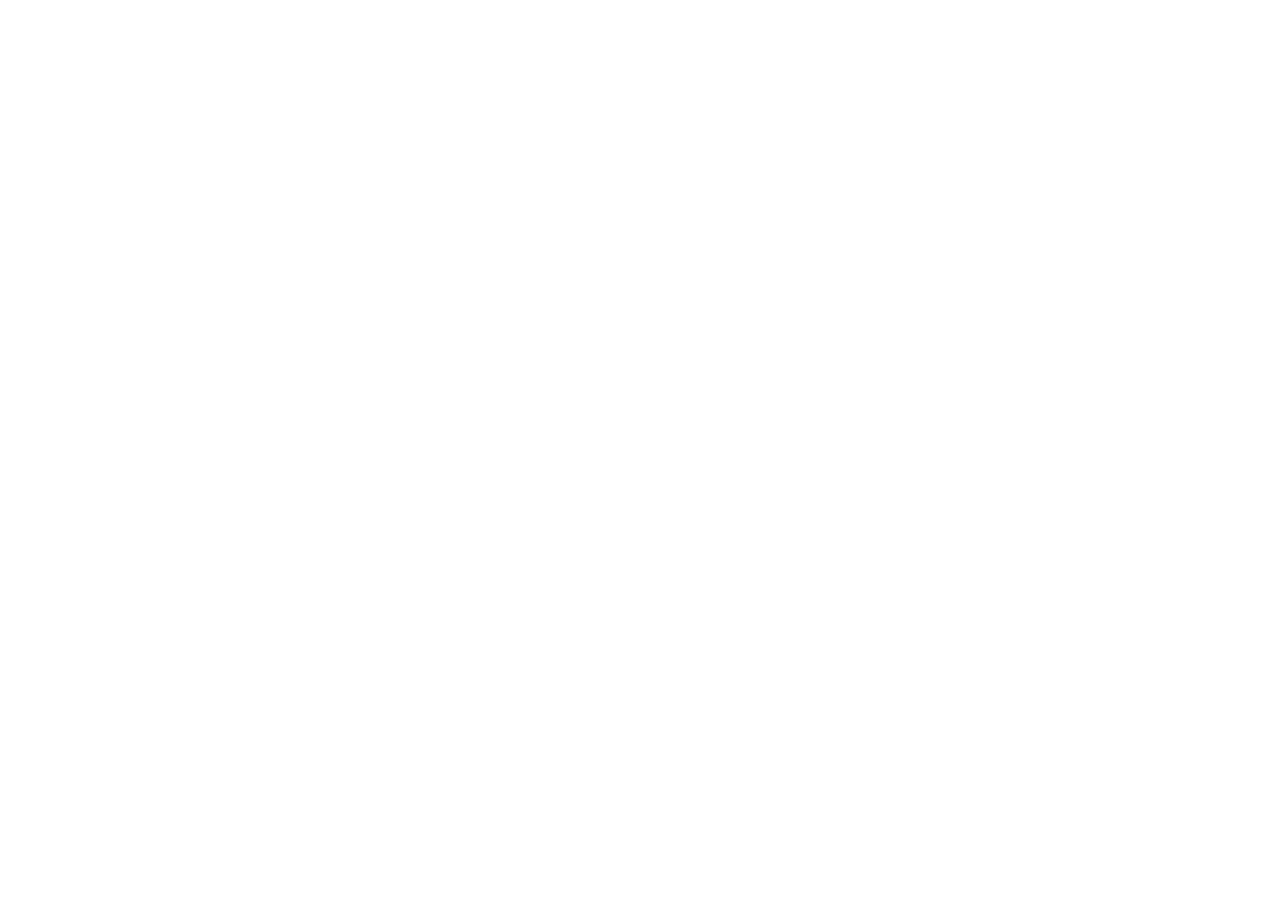
==== index.html @ 7d3a95fe "index.html file added" ====
<!DOCTYPE html>
<html lang="en">
<head>
    <meta charset="UTF-8">
    <meta http-equiv="X-UA-Compatible" content="IE=edge">
    <meta name="viewport" content="width=device-width, initial-scale=1.0">
    <link rel="stylesheet" href="https://cdnjs.cloudflare.com/ajax/libs/font-awesome/6.2.1/css/all.min.css"
        integrity="sha512-MV7K8+y+gLIBoVD59lQIYicR65iaqukzvf/nwasF0nqhPay5w/9lJmVM2hMDcnK1OnMGCdVK+iQrJ7lzPJQd1w=="
        crossorigin="anonymous" referrerpolicy="no-referrer">
    <link rel="stylesheet" href="css/style.css">
    <title>Oh My Food</title>
</head>
<body>
    
</body>
</html>
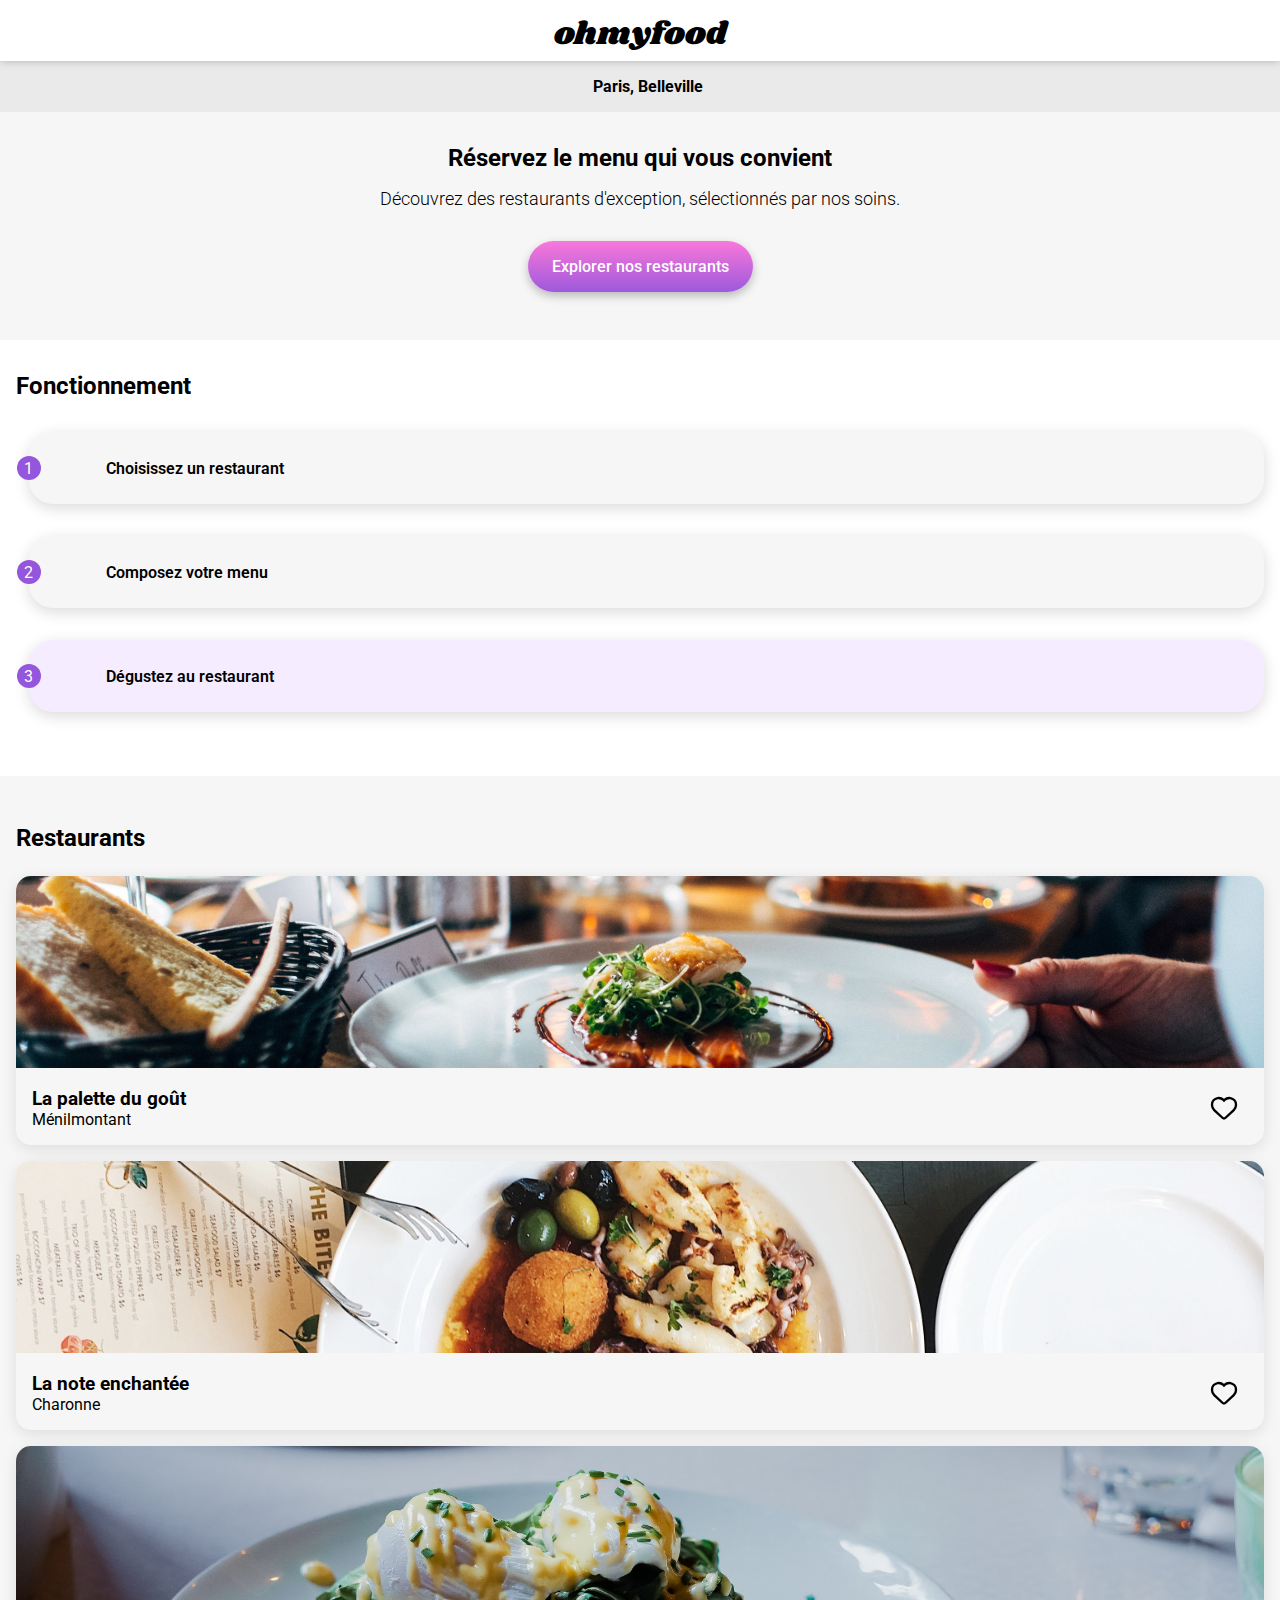
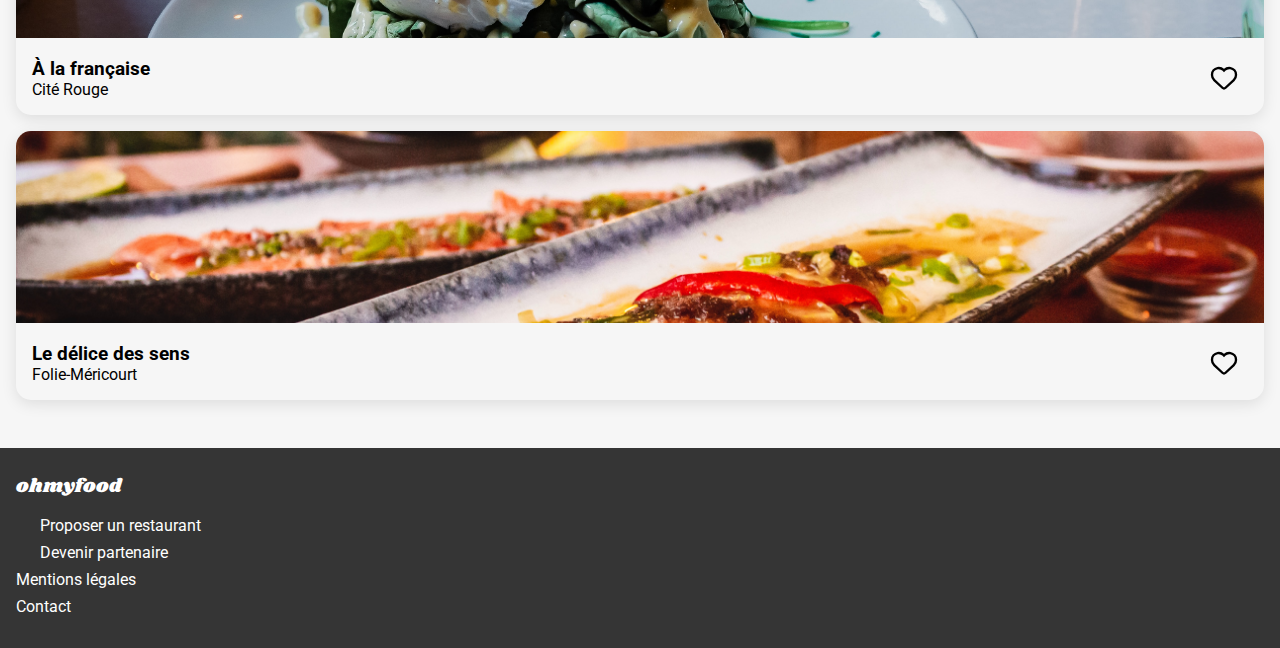
==== commit 391950f9: "first update" ====
--- a/index.html
+++ b/index.html
@@ -11,6 +11,181 @@
     <title>Oh My Food</title>
 </head>
 <body>
-    
+    <header>
+        <div class="header">
+            <h1 class="website-title">ohmyfood</h1>
+        </div>
+    </header>
+    <main>
+        <section class="location">
+            <i class="fa-solid fa-map-marker-alt location-icon" aria-hidden="true"></i>
+            <h2 class="location-text">Paris, Belleville</h2>
+        </section>
+        <section class="desc">
+            <h2 class="desc-title">Réservez le menu qui vous convient</h2>
+            <p class="desc-desc">Découvrez des restaurants d'exception, sélectionnés par nos soins.</p>
+            <button type="submit" class="explore-btn"><span>Explorer nos restaurants</span></button>
+        </section>
+        <section class="howto">
+            <h2 class="howto-title">Fonctionnement</h2>
+            <div class="howto-step">
+                <p class="howto-number">1</p>
+                <div class="howto-icon-container">
+                    <i class="fa-solid fa-mobile-alt howto-icon" aria-hidden="true"></i>
+                </div>
+                <p class="howto-desc">Choisissez un restaurant</p>
+            </div>
+            <div class="howto-step">
+                <div class="howto-number-container">
+                    <p class="howto-number">2</p>
+                </div>
+                <div class="howto-icon-container">
+                    <i class="fa-solid fa-list-ul howto-icon" aria-hidden="true"></i>
+                </div>
+                <p class="howto-desc">Composez votre menu</p>
+            </div>
+            <div class="howto-step">
+                <div class="howto-number-container">
+                    <p class="howto-number">3</p>
+                </div>
+                <div class="howto-icon-container">
+                    <i class="fa-solid fa-store howto-icon" aria-hidden="true"></i>
+                </div>
+                <p class="howto-desc">Dégustez au restaurant</p>
+            </div>
+        </section>
+        <section class="restaurant">
+            <h2 class="restaurant-title">Restaurants</h2>
+            <div class="restaurant-card-container">
+                <a href="palette.html">
+                    <div class="restaurant-card">
+                        <img src="./images/restaurants/jay-wennington-N_Y88TWmGwA-unsplash.jpg" alt="Image de plat">
+                        <div class="restaurant-container">
+                            <div class="restaurant-desc">
+                                <h3 class="restaurant-name">La palette du goût</h3>
+                                <p class="restaurant-location">Ménilmontant</p>
+                            </div>
+                        </div>
+                    </div>
+                </a>
+                <div class="restaurant-fav-container">
+                    <div class="restaurant-fav-icon">
+                        <svg class="heart-main" viewBox="0 0 512 512" width="100" title="heart">
+                            <path d="M47.6 300.4L228.3 469.1c7.5 7 17.4 10.9 27.7 10.9s20.2-3.9 27.7-10.9L464.4 300.4c30.4-28.3 47.6-68 47.6-109.5v-5.8c0-69.9-50.5-129.5-119.4-141C347 36.5 300.6 51.4 268 84L256 96 244 84c-32.6-32.6-79-47.5-124.6-39.9C50.5 55.6 0 115.2 0 185.1v5.8c0 41.5 17.2 81.2 47.6 109.5z"/>
+                        </svg>
+                        <svg class="heart-bkg" viewBox="0 0 512 512" width="100" title="heart">
+                            <defs>
+                              <linearGradient id="MyGradient" x2="0%" y2="100%">
+                                <stop offset="-5.2%" stop-color="#9356DC" />
+                                <stop offset="110.74%" stop-color="#FF79DA" />
+                              </linearGradient>
+                            </defs>
+                            <path d="M47.6 300.4L228.3 469.1c7.5 7 17.4 10.9 27.7 10.9s20.2-3.9 27.7-10.9L464.4 300.4c30.4-28.3 47.6-68 47.6-109.5v-5.8c0-69.9-50.5-129.5-119.4-141C347 36.5 300.6 51.4 268 84L256 96 244 84c-32.6-32.6-79-47.5-124.6-39.9C50.5 55.6 0 115.2 0 185.1v5.8c0 41.5 17.2 81.2 47.6 109.5z"/>
+                        </svg>
+                    </div>
+                </div>
+            </div>
+            <div class="restaurant-card-container">
+                <a href="note.html">
+                    <div class="restaurant-card">
+                        <img src="./images/restaurants/stil-u2Lp8tXIcjw-unsplash.jpg" alt="Image de plat">
+                        <div class="restaurant-container">
+                            <div class="restaurant-desc">
+                                <h3 class="restaurant-name">La note enchantée</h3>
+                                <p class="restaurant-location">Charonne</p>
+                            </div>
+                        </div>
+                    </div>
+                </a>
+                <div class="restaurant-fav-container">
+                    <div class="restaurant-fav-icon">
+                        <svg class="heart-main" viewBox="0 0 512 512" width="100" title="heart">
+                            <path d="M47.6 300.4L228.3 469.1c7.5 7 17.4 10.9 27.7 10.9s20.2-3.9 27.7-10.9L464.4 300.4c30.4-28.3 47.6-68 47.6-109.5v-5.8c0-69.9-50.5-129.5-119.4-141C347 36.5 300.6 51.4 268 84L256 96 244 84c-32.6-32.6-79-47.5-124.6-39.9C50.5 55.6 0 115.2 0 185.1v5.8c0 41.5 17.2 81.2 47.6 109.5z"/>
+                        </svg>
+                        <svg class="heart-bkg" viewBox="0 0 512 512" width="100" title="heart">
+                            <defs>
+                              <linearGradient id="MyGradient" x2="0%" y2="100%">
+                                <stop offset="-5.2%" stop-color="#9356DC" />
+                                <stop offset="110.74%" stop-color="#FF79DA" />
+                              </linearGradient>
+                            </defs>
+                            <path d="M47.6 300.4L228.3 469.1c7.5 7 17.4 10.9 27.7 10.9s20.2-3.9 27.7-10.9L464.4 300.4c30.4-28.3 47.6-68 47.6-109.5v-5.8c0-69.9-50.5-129.5-119.4-141C347 36.5 300.6 51.4 268 84L256 96 244 84c-32.6-32.6-79-47.5-124.6-39.9C50.5 55.6 0 115.2 0 185.1v5.8c0 41.5 17.2 81.2 47.6 109.5z"/>
+                        </svg>
+                    </div>
+                </div>
+            </div>
+            <div class="restaurant-card-container">
+                <a href="francaise.html">
+                    <div class="restaurant-card">
+                        <img src="./images/restaurants/toa-heftiba-DQKerTsQwi0-unsplash.jpg" alt="Image de plat">
+                        <div class="restaurant-container">
+                            <div class="restaurant-desc">
+                                <h3 class="restaurant-name">À la française</h3>
+                                <p class="restaurant-location">Cité Rouge</p>
+                            </div>
+                        </div>
+                    </div>
+                </a>
+                <div class="restaurant-fav-container">
+                    <div class="restaurant-fav-icon">
+                        <svg class="heart-main" viewBox="0 0 512 512" width="100" title="heart">
+                            <path d="M47.6 300.4L228.3 469.1c7.5 7 17.4 10.9 27.7 10.9s20.2-3.9 27.7-10.9L464.4 300.4c30.4-28.3 47.6-68 47.6-109.5v-5.8c0-69.9-50.5-129.5-119.4-141C347 36.5 300.6 51.4 268 84L256 96 244 84c-32.6-32.6-79-47.5-124.6-39.9C50.5 55.6 0 115.2 0 185.1v5.8c0 41.5 17.2 81.2 47.6 109.5z"/>
+                        </svg>
+                        <svg class="heart-bkg" viewBox="0 0 512 512" width="100" title="heart">
+                            <defs>
+                              <linearGradient id="MyGradient" x2="0%" y2="100%">
+                                <stop offset="-5.2%" stop-color="#9356DC" />
+                                <stop offset="110.74%" stop-color="#FF79DA" />
+                              </linearGradient>
+                            </defs>
+                            <path d="M47.6 300.4L228.3 469.1c7.5 7 17.4 10.9 27.7 10.9s20.2-3.9 27.7-10.9L464.4 300.4c30.4-28.3 47.6-68 47.6-109.5v-5.8c0-69.9-50.5-129.5-119.4-141C347 36.5 300.6 51.4 268 84L256 96 244 84c-32.6-32.6-79-47.5-124.6-39.9C50.5 55.6 0 115.2 0 185.1v5.8c0 41.5 17.2 81.2 47.6 109.5z"/>
+                        </svg>
+                    </div>
+                </div>
+            </div>
+            <div class="restaurant-card-container">
+                <a href="delices.html">
+                    <div class="restaurant-card">
+                        <img src="./images/restaurants/louis-hansel-shotsoflouis-qNBGVyOCY8Q-unsplash.jpg" alt="Image de plat">
+                        <div class="restaurant-container">
+                            <div class="restaurant-desc">
+                                <h3 class="restaurant-name">Le délice des sens</h3>
+                                <p class="restaurant-location">Folie-Méricourt</p>
+                            </div>
+                        </div>
+                    </div>
+                </a>
+                <div class="restaurant-fav-container">
+                    <div class="restaurant-fav-icon">
+                        <svg class="heart-main" viewBox="0 0 512 512" width="100" title="heart">
+                            <path d="M47.6 300.4L228.3 469.1c7.5 7 17.4 10.9 27.7 10.9s20.2-3.9 27.7-10.9L464.4 300.4c30.4-28.3 47.6-68 47.6-109.5v-5.8c0-69.9-50.5-129.5-119.4-141C347 36.5 300.6 51.4 268 84L256 96 244 84c-32.6-32.6-79-47.5-124.6-39.9C50.5 55.6 0 115.2 0 185.1v5.8c0 41.5 17.2 81.2 47.6 109.5z"/>
+                        </svg>
+                        <svg class="heart-bkg" viewBox="0 0 512 512" width="100" title="heart">
+                            <defs>
+                              <linearGradient id="MyGradient" x2="0%" y2="100%">
+                                <stop offset="-5.2%" stop-color="#9356DC" />
+                                <stop offset="110.74%" stop-color="#FF79DA" />
+                              </linearGradient>
+                            </defs>
+                            <path d="M47.6 300.4L228.3 469.1c7.5 7 17.4 10.9 27.7 10.9s20.2-3.9 27.7-10.9L464.4 300.4c30.4-28.3 47.6-68 47.6-109.5v-5.8c0-69.9-50.5-129.5-119.4-141C347 36.5 300.6 51.4 268 84L256 96 244 84c-32.6-32.6-79-47.5-124.6-39.9C50.5 55.6 0 115.2 0 185.1v5.8c0 41.5 17.2 81.2 47.6 109.5z"/>
+                        </svg>
+                    </div>
+                </div>
+            </div>
+        </section>
+    </main>
+    <footer class="footer">
+        <h1 class="footer-title">ohmyfood</h1>
+        <div class="footer-text-container">
+            <i class="fa-solid fa-utensils footer-icon" aria-hidden="true"></i>
+            <p>Proposer un restaurant</p>
+        </div>
+        <div class="footer-text-container">
+            <i class="fa-solid fa-hands-helping footer-icon" aria-hidden="true"></i>
+            <p>Devenir partenaire</p>
+        </div>
+        <p>Mentions légales</p>
+        <p><a href="emailto:contact@ohmyfood.com">Contact</a></p>
+    </footer>
 </body>
 </html>--- a/css/style.css
+++ b/css/style.css
@@ -0,0 +1,287 @@
+@import url("https://fonts.googleapis.com/css2?family=Shrikhand&display=swap");
+@import url("https://fonts.googleapis.com/css2?family=Roboto:wght@100;300;400;700&display=swap");
+* {
+  margin-block-start: 0;
+  margin-block-end: 0;
+  margin-inline-start: 0;
+  margin-inline-end: 0;
+  box-sizing: border-box;
+}
+
+body {
+  font-family: "roboto", sans-serif;
+}
+
+a, a:visited, a:hover, a:active {
+  text-decoration: none;
+  color: inherit;
+}
+
+.website-title {
+  font-family: "Shrikhand", cursive;
+  text-align: center;
+  padding: 0.7rem 0 0.2rem 0;
+  box-shadow: 0 0 0.5rem rgba(0, 0, 0, 0.25);
+  position: relative;
+  font-weight: 400;
+}
+
+.location {
+  display: flex;
+  justify-content: center;
+  padding: 1rem;
+  background-color: #EAEAEA;
+}
+
+.location-icon {
+  margin-right: 1em;
+}
+
+.location-text {
+  font-size: 1rem;
+}
+
+.desc {
+  padding: 2rem 2rem 3rem 2rem;
+  text-align: center;
+  background-color: #F6F6F6;
+}
+
+.desc-desc {
+  font-size: large;
+  font-weight: 300;
+  margin: 1rem 0 2rem 0;
+}
+
+.explore-btn {
+  position: relative;
+  background: linear-gradient(#FF79DA -5.2%, #9356DC 110.74%);
+  box-shadow: 0px 4px 10px rgba(0, 0, 0, 0.25);
+  border-radius: 2em;
+  border-style: none;
+  color: white;
+  padding: 1rem 1.5rem;
+}
+.explore-btn:hover {
+  box-shadow: none;
+  box-shadow: 0px 4px 15px rgba(0, 0, 0, 0.35);
+}
+.explore-btn:hover::before {
+  content: "";
+  display: block;
+  position: absolute;
+  top: 0;
+  left: 0;
+  width: 100%;
+  height: 100%;
+  background: rgba(255, 255, 255, 0.25);
+  border-radius: 2em;
+  cursor: pointer;
+}
+.explore-btn span {
+  font-weight: 500;
+  font-size: medium;
+  font-family: "roboto", sans-serif;
+}
+
+.howto {
+  padding: 2rem 1rem;
+}
+
+.howto-circle {
+  /*padding: 0.5rem;
+
+  position: absolute;
+  left: 0;
+  margin-left: 1.25rem;*/
+}
+
+.howto-number {
+  color: white;
+  background-color: #9356DC;
+  border-radius: 1rem;
+  height: 1.5rem;
+  width: 1.5rem;
+  margin-right: 1.5rem;
+  margin-left: -1.75rem;
+  display: flex;
+  align-items: center;
+  justify-content: center;
+}
+
+.howto-step {
+  background-color: #F6F6F6;
+  box-shadow: 0px 4px 15px rgba(0, 0, 0, 0.15);
+  border-radius: 1.5rem;
+  display: flex;
+  justify-content: flex-start;
+  align-items: center;
+  padding: 1.5rem 1rem;
+  margin: 2rem 0 2rem 0.8rem;
+}
+.howto-step:last-child {
+  background-color: #F5EDFF;
+}
+.howto-step:last-child .howto-icon {
+  color: #9356DC;
+}
+
+.howto-icon-container {
+  width: 1.1rem;
+  margin-right: 1.5rem;
+}
+
+.howto-icon {
+  font-size: larger;
+  color: #7E7E7E;
+}
+
+.howto-desc {
+  font-weight: 600;
+}
+
+.restaurant {
+  background-color: #F6F6F6;
+  padding: 3rem 1rem 2rem;
+}
+
+.restaurant-title {
+  margin-bottom: 1.5rem;
+}
+
+.restaurant-card {
+  box-shadow: 0px 4px 15px rgba(0, 0, 0, 0.1);
+  border-radius: 15px;
+  margin-bottom: 1rem;
+}
+.restaurant-card img {
+  object-fit: cover;
+  width: 100%;
+  height: 12rem;
+  border-radius: 15px 15px 0 0;
+}
+
+.restaurant-card-container {
+  position: relative;
+}
+
+.restaurant-container {
+  display: flex;
+  align-items: center;
+  justify-content: space-between;
+}
+
+.restaurant-desc {
+  padding: 1rem;
+}
+
+.footer {
+  background-color: #353535;
+  padding: 1.5rem 1rem;
+  color: white;
+}
+.footer p {
+  margin-bottom: 0.5rem;
+}
+
+.footer-title {
+  font-family: "Shrikhand", cursive;
+  font-weight: 400;
+  font-size: larger;
+  margin-bottom: 1rem;
+}
+
+.footer-text-container {
+  display: flex;
+  align-items: baseline;
+}
+
+.footer-icon {
+  margin-right: 0.5rem;
+  font-size: small;
+  width: 1rem;
+}
+
+.restaurant-fav-container {
+  -webkit-tap-highlight-color: transparent;
+  position: absolute;
+  right: 0;
+  bottom: 0;
+  width: 5rem;
+  height: 4.85rem;
+  cursor: pointer;
+}
+
+.restaurant-fav-icon {
+  fill: transparent;
+  stroke: black;
+  stroke-width: 50;
+  position: relative;
+  z-index: 1;
+  text-align: center;
+  margin-block: 35%;
+}
+.restaurant-fav-icon svg {
+  overflow: visible;
+  width: 1.5rem;
+}
+.restaurant-fav-icon path {
+  transform-origin: center;
+}
+.restaurant-fav-icon .heart-bkg {
+  position: absolute;
+  left: 0;
+  top: 0;
+  z-index: -1;
+  stroke: none;
+  margin-inline: 35%;
+}
+
+.restaurant-fav-container:hover .heart-main path {
+  animation: fill-animation 300ms ease-in-out forwards;
+}
+
+.restaurant-fav-container:hover .heart-bkg path {
+  animation: explode-animation 600ms ease-in-out forwards;
+}
+
+@keyframes fill-animation {
+  0% {
+    transform: scale(1);
+  }
+  89% {
+    stroke: black;
+    fill: transparent;
+  }
+  90% {
+    transform: scale(1.5);
+    stroke: url(#MyGradient);
+    fill: url(#MyGradient);
+  }
+  100% {
+    transform: scale(1);
+    stroke: url(#MyGradient);
+    fill: url(#MyGradient);
+  }
+}
+@keyframes explode-animation {
+  0% {
+    opacity: 0;
+  }
+  35% {
+    fill: #FF79DA;
+    transform: scale(1);
+  }
+  45% {
+    opacity: 0;
+  }
+  46% {
+    opacity: 1;
+  }
+  100% {
+    transform: scale(3);
+    opacity: 0;
+  }
+}
+
+/*# sourceMappingURL=style.css.map */
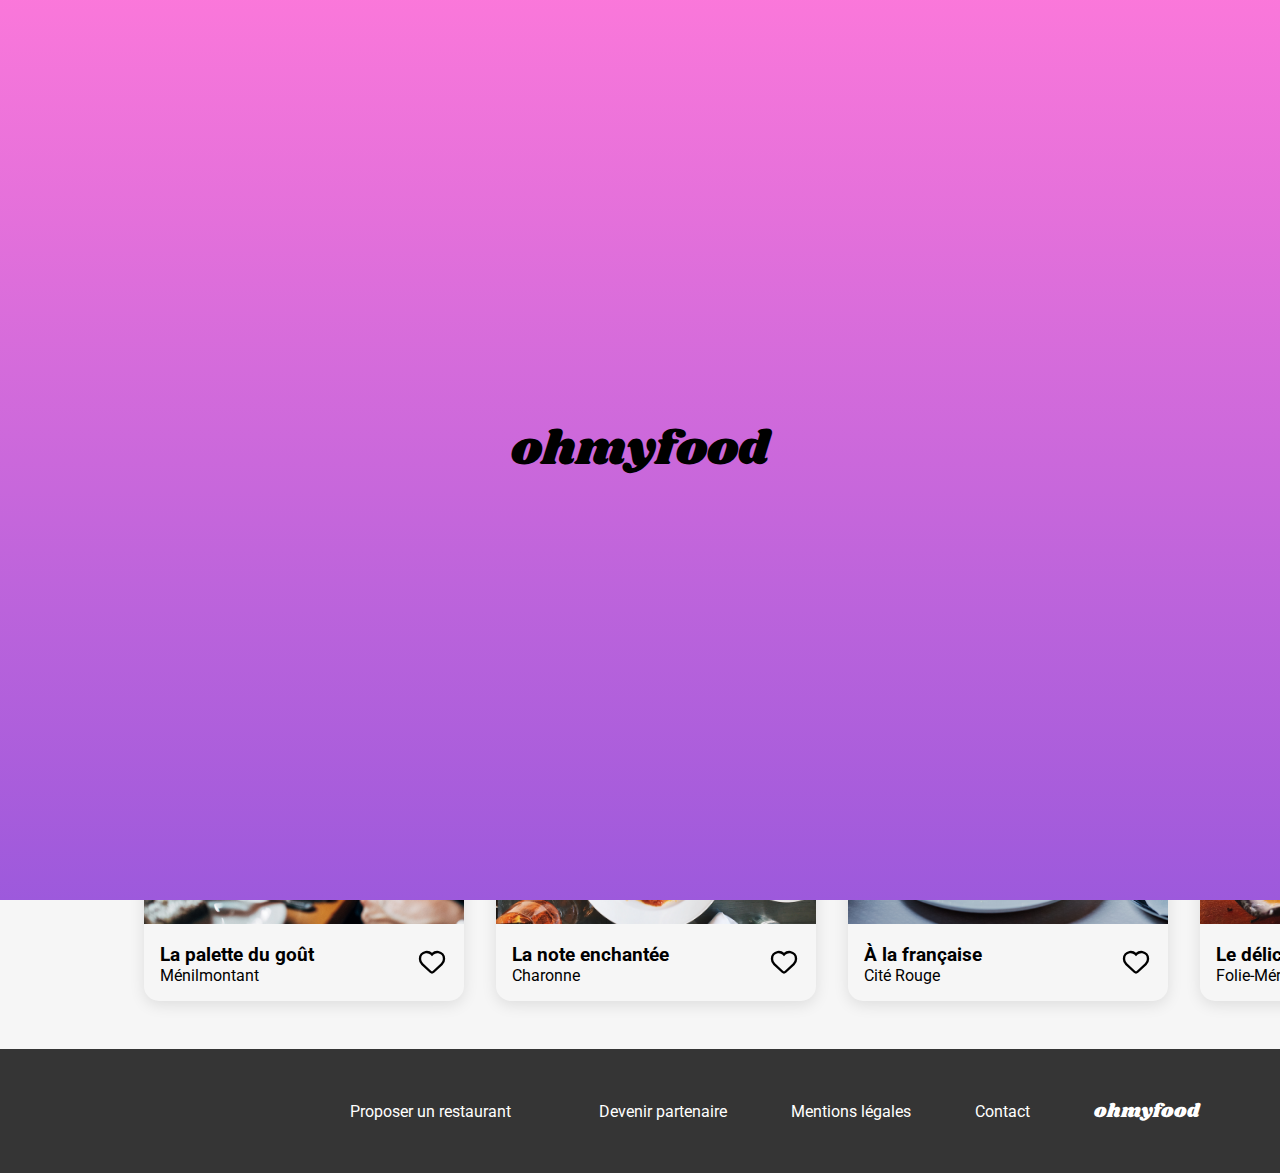
==== commit 41dea790: "final" ====
--- a/index.html
+++ b/index.html
@@ -11,10 +11,20 @@
     <title>Oh My Food</title>
 </head>
 <body>
+    <div class="loader-container">
+        <div class="text">
+            <div class="letter">o</div>
+            <div class="letter">h</div>
+            <div class="letter">m</div>
+            <div class="letter">y</div>
+            <div class="letter">f</div>
+            <div class="letter">o</div>
+            <div class="letter">o</div>
+            <div class="letter">d</div>
+          </div>
+    </div>
     <header>
-        <div class="header">
-            <h1 class="website-title">ohmyfood</h1>
-        </div>
+        <h1 class="website-title">ohmyfood</h1>
     </header>
     <main>
         <section class="location">
@@ -22,159 +32,175 @@
             <h2 class="location-text">Paris, Belleville</h2>
         </section>
         <section class="desc">
-            <h2 class="desc-title">Réservez le menu qui vous convient</h2>
+            <h2>Réservez le menu qui vous convient</h2>
             <p class="desc-desc">Découvrez des restaurants d'exception, sélectionnés par nos soins.</p>
-            <button type="submit" class="explore-btn"><span>Explorer nos restaurants</span></button>
+            <button type="submit" class="btn"><span>Explorer nos restaurants</span></button>
         </section>
-        <section class="howto">
-            <h2 class="howto-title">Fonctionnement</h2>
-            <div class="howto-step">
-                <p class="howto-number">1</p>
-                <div class="howto-icon-container">
-                    <i class="fa-solid fa-mobile-alt howto-icon" aria-hidden="true"></i>
+        <div class="desktop-howto-restaurants">
+            <section class="howto">
+                <h2>Fonctionnement</h2>
+                <div class="desktop-steps">
+                    <div class="howto-step">
+                        <div class="howto-number-container">
+                            <p class="howto-number">1</p>
+                        </div>
+                        <div class="howto-icon-container">
+                            <i class="fa-solid fa-mobile-alt howto-icon" aria-hidden="true"></i>
+                        </div>
+                        <p class="howto-desc">Choisissez un restaurant</p>
+                    </div>
+                    <div class="howto-step">
+                        <div class="howto-number-container">
+                            <p class="howto-number">2</p>
+                        </div>
+                        <div class="howto-icon-container">
+                            <i class="fa-solid fa-list-ul howto-icon" aria-hidden="true"></i>
+                        </div>
+                        <p class="howto-desc">Composez votre menu</p>
+                    </div>
+                    <div class="howto-step">
+                        <div class="howto-number-container">
+                            <p class="howto-number">3</p>
+                        </div>
+                        <div class="howto-icon-container">
+                            <i class="fa-solid fa-store howto-icon" aria-hidden="true"></i>
+                        </div>
+                        <p class="howto-desc">Dégustez au restaurant</p>
+                    </div>
                 </div>
-                <p class="howto-desc">Choisissez un restaurant</p>
-            </div>
-            <div class="howto-step">
-                <div class="howto-number-container">
-                    <p class="howto-number">2</p>
+            </section>
+            <section class="restaurant">
+                <div class="desktop-restaurants">
+                    <h2 class="restaurant-title">Restaurants</h2>
+                    <div class="desktop-cards">
+                        <div class="restaurant-card-container">
+                            <a href="palette.html">
+                                <div class="restaurant-card">
+                                    <div class="new">
+                                        <h4>Nouveau</h4>
+                                    </div>
+                                    <img src="./images/restaurants/jay-wennington-N_Y88TWmGwA-unsplash.jpg" alt="Image de plat">
+                                    <div class="restaurant-container">
+                                        <div class="restaurant-desc">
+                                            <h3>La palette du goût</h3>
+                                            <p>Ménilmontant</p>
+                                        </div>
+                                    </div>
+                                </div>
+                            </a>
+                            <div class="restaurant-fav-container">
+                                <div class="restaurant-fav-icon">
+                                    <svg class="heart-main" viewBox="0 0 512 512" width="100" title="heart">
+                                        <path d="M47.6 300.4L228.3 469.1c7.5 7 17.4 10.9 27.7 10.9s20.2-3.9 27.7-10.9L464.4 300.4c30.4-28.3 47.6-68 47.6-109.5v-5.8c0-69.9-50.5-129.5-119.4-141C347 36.5 300.6 51.4 268 84L256 96 244 84c-32.6-32.6-79-47.5-124.6-39.9C50.5 55.6 0 115.2 0 185.1v5.8c0 41.5 17.2 81.2 47.6 109.5z"/>
+                                    </svg>
+                                    <svg class="heart-bkg" viewBox="0 0 512 512" width="100" title="heart">
+                                        <defs>
+                                        <linearGradient id="MyGradient" x2="0%" y2="100%">
+                                            <stop offset="-5.2%" stop-color="#9356DC" />
+                                            <stop offset="110.74%" stop-color="#FF79DA" />
+                                        </linearGradient>
+                                        </defs>
+                                        <path d="M47.6 300.4L228.3 469.1c7.5 7 17.4 10.9 27.7 10.9s20.2-3.9 27.7-10.9L464.4 300.4c30.4-28.3 47.6-68 47.6-109.5v-5.8c0-69.9-50.5-129.5-119.4-141C347 36.5 300.6 51.4 268 84L256 96 244 84c-32.6-32.6-79-47.5-124.6-39.9C50.5 55.6 0 115.2 0 185.1v5.8c0 41.5 17.2 81.2 47.6 109.5z"/>
+                                    </svg>
+                                </div>
+                            </div>
+                        </div>
+                        <div class="restaurant-card-container">
+                            <a href="note.html">
+                                <div class="restaurant-card">
+                                    <div class="new">
+                                        <h4>Nouveau</h4>
+                                    </div>
+                                    <img src="./images/restaurants/stil-u2Lp8tXIcjw-unsplash.jpg" alt="Image de plat">
+                                    <div class="restaurant-container">
+                                        <div class="restaurant-desc">
+                                            <h3>La note enchantée</h3>
+                                            <p>Charonne</p>
+                                        </div>
+                                    </div>
+                                </div>
+                            </a>
+                            <div class="restaurant-fav-container">
+                                <div class="restaurant-fav-icon">
+                                    <svg class="heart-main" viewBox="0 0 512 512" width="100">
+                                        <path d="M47.6 300.4L228.3 469.1c7.5 7 17.4 10.9 27.7 10.9s20.2-3.9 27.7-10.9L464.4 300.4c30.4-28.3 47.6-68 47.6-109.5v-5.8c0-69.9-50.5-129.5-119.4-141C347 36.5 300.6 51.4 268 84L256 96 244 84c-32.6-32.6-79-47.5-124.6-39.9C50.5 55.6 0 115.2 0 185.1v5.8c0 41.5 17.2 81.2 47.6 109.5z"/>
+                                    </svg>
+                                    <svg class="heart-bkg" viewBox="0 0 512 512" width="100">
+                                        <defs>
+                                        <linearGradient id="MyGradient" x2="0%" y2="100%">
+                                            <stop offset="-5.2%" stop-color="#9356DC" />
+                                            <stop offset="110.74%" stop-color="#FF79DA" />
+                                        </linearGradient>
+                                        </defs>
+                                        <path d="M47.6 300.4L228.3 469.1c7.5 7 17.4 10.9 27.7 10.9s20.2-3.9 27.7-10.9L464.4 300.4c30.4-28.3 47.6-68 47.6-109.5v-5.8c0-69.9-50.5-129.5-119.4-141C347 36.5 300.6 51.4 268 84L256 96 244 84c-32.6-32.6-79-47.5-124.6-39.9C50.5 55.6 0 115.2 0 185.1v5.8c0 41.5 17.2 81.2 47.6 109.5z"/>
+                                    </svg>
+                                </div>
+                            </div>
+                        </div>
+                        <div class="restaurant-card-container">
+                            <a href="francaise.html">
+                                <div class="restaurant-card">
+                                    <img src="./images/restaurants/toa-heftiba-DQKerTsQwi0-unsplash.jpg" alt="Image de plat">
+                                    <div class="restaurant-container">
+                                        <div class="restaurant-desc">
+                                            <h3>À la française</h3>
+                                            <p>Cité Rouge</p>
+                                        </div>
+                                    </div>
+                                </div>
+                            </a>
+                            <div class="restaurant-fav-container">
+                                <div class="restaurant-fav-icon">
+                                    <svg class="heart-main" viewBox="0 0 512 512" width="100">
+                                        <path d="M47.6 300.4L228.3 469.1c7.5 7 17.4 10.9 27.7 10.9s20.2-3.9 27.7-10.9L464.4 300.4c30.4-28.3 47.6-68 47.6-109.5v-5.8c0-69.9-50.5-129.5-119.4-141C347 36.5 300.6 51.4 268 84L256 96 244 84c-32.6-32.6-79-47.5-124.6-39.9C50.5 55.6 0 115.2 0 185.1v5.8c0 41.5 17.2 81.2 47.6 109.5z"/>
+                                    </svg>
+                                    <svg class="heart-bkg" viewBox="0 0 512 512" width="100">
+                                        <defs>
+                                        <linearGradient id="MyGradient" x2="0%" y2="100%">
+                                            <stop offset="-5.2%" stop-color="#9356DC" />
+                                            <stop offset="110.74%" stop-color="#FF79DA" />
+                                        </linearGradient>
+                                        </defs>
+                                        <path d="M47.6 300.4L228.3 469.1c7.5 7 17.4 10.9 27.7 10.9s20.2-3.9 27.7-10.9L464.4 300.4c30.4-28.3 47.6-68 47.6-109.5v-5.8c0-69.9-50.5-129.5-119.4-141C347 36.5 300.6 51.4 268 84L256 96 244 84c-32.6-32.6-79-47.5-124.6-39.9C50.5 55.6 0 115.2 0 185.1v5.8c0 41.5 17.2 81.2 47.6 109.5z"/>
+                                    </svg>
+                                </div>
+                            </div>
+                        </div>
+                        <div class="restaurant-card-container">
+                            <a href="delices.html">
+                                <div class="restaurant-card">
+                                    <img src="./images/restaurants/louis-hansel-shotsoflouis-qNBGVyOCY8Q-unsplash.jpg" alt="Image de plat">
+                                    <div class="restaurant-container">
+                                        <div class="restaurant-desc">
+                                            <h3>Le délice des sens</h3>
+                                            <p>Folie-Méricourt</p>
+                                        </div>
+                                    </div>
+                                </div>
+                            </a>
+                            <div class="restaurant-fav-container">
+                                <div class="restaurant-fav-icon">
+                                    <svg class="heart-main" viewBox="0 0 512 512" width="100">
+                                        <path d="M47.6 300.4L228.3 469.1c7.5 7 17.4 10.9 27.7 10.9s20.2-3.9 27.7-10.9L464.4 300.4c30.4-28.3 47.6-68 47.6-109.5v-5.8c0-69.9-50.5-129.5-119.4-141C347 36.5 300.6 51.4 268 84L256 96 244 84c-32.6-32.6-79-47.5-124.6-39.9C50.5 55.6 0 115.2 0 185.1v5.8c0 41.5 17.2 81.2 47.6 109.5z"/>
+                                    </svg>
+                                    <svg class="heart-bkg" viewBox="0 0 512 512" width="100">
+                                        <defs>
+                                        <linearGradient id="MyGradient" x2="0%" y2="100%">
+                                            <stop offset="-5.2%" stop-color="#9356DC" />
+                                            <stop offset="110.74%" stop-color="#FF79DA" />
+                                        </linearGradient>
+                                        </defs>
+                                        <path d="M47.6 300.4L228.3 469.1c7.5 7 17.4 10.9 27.7 10.9s20.2-3.9 27.7-10.9L464.4 300.4c30.4-28.3 47.6-68 47.6-109.5v-5.8c0-69.9-50.5-129.5-119.4-141C347 36.5 300.6 51.4 268 84L256 96 244 84c-32.6-32.6-79-47.5-124.6-39.9C50.5 55.6 0 115.2 0 185.1v5.8c0 41.5 17.2 81.2 47.6 109.5z"/>
+                                    </svg>
+                                </div>
+                            </div>
+                        </div>
+                    </div>
                 </div>
-                <div class="howto-icon-container">
-                    <i class="fa-solid fa-list-ul howto-icon" aria-hidden="true"></i>
-                </div>
-                <p class="howto-desc">Composez votre menu</p>
-            </div>
-            <div class="howto-step">
-                <div class="howto-number-container">
-                    <p class="howto-number">3</p>
-                </div>
-                <div class="howto-icon-container">
-                    <i class="fa-solid fa-store howto-icon" aria-hidden="true"></i>
-                </div>
-                <p class="howto-desc">Dégustez au restaurant</p>
-            </div>
-        </section>
-        <section class="restaurant">
-            <h2 class="restaurant-title">Restaurants</h2>
-            <div class="restaurant-card-container">
-                <a href="palette.html">
-                    <div class="restaurant-card">
-                        <img src="./images/restaurants/jay-wennington-N_Y88TWmGwA-unsplash.jpg" alt="Image de plat">
-                        <div class="restaurant-container">
-                            <div class="restaurant-desc">
-                                <h3 class="restaurant-name">La palette du goût</h3>
-                                <p class="restaurant-location">Ménilmontant</p>
-                            </div>
-                        </div>
-                    </div>
-                </a>
-                <div class="restaurant-fav-container">
-                    <div class="restaurant-fav-icon">
-                        <svg class="heart-main" viewBox="0 0 512 512" width="100" title="heart">
-                            <path d="M47.6 300.4L228.3 469.1c7.5 7 17.4 10.9 27.7 10.9s20.2-3.9 27.7-10.9L464.4 300.4c30.4-28.3 47.6-68 47.6-109.5v-5.8c0-69.9-50.5-129.5-119.4-141C347 36.5 300.6 51.4 268 84L256 96 244 84c-32.6-32.6-79-47.5-124.6-39.9C50.5 55.6 0 115.2 0 185.1v5.8c0 41.5 17.2 81.2 47.6 109.5z"/>
-                        </svg>
-                        <svg class="heart-bkg" viewBox="0 0 512 512" width="100" title="heart">
-                            <defs>
-                              <linearGradient id="MyGradient" x2="0%" y2="100%">
-                                <stop offset="-5.2%" stop-color="#9356DC" />
-                                <stop offset="110.74%" stop-color="#FF79DA" />
-                              </linearGradient>
-                            </defs>
-                            <path d="M47.6 300.4L228.3 469.1c7.5 7 17.4 10.9 27.7 10.9s20.2-3.9 27.7-10.9L464.4 300.4c30.4-28.3 47.6-68 47.6-109.5v-5.8c0-69.9-50.5-129.5-119.4-141C347 36.5 300.6 51.4 268 84L256 96 244 84c-32.6-32.6-79-47.5-124.6-39.9C50.5 55.6 0 115.2 0 185.1v5.8c0 41.5 17.2 81.2 47.6 109.5z"/>
-                        </svg>
-                    </div>
-                </div>
-            </div>
-            <div class="restaurant-card-container">
-                <a href="note.html">
-                    <div class="restaurant-card">
-                        <img src="./images/restaurants/stil-u2Lp8tXIcjw-unsplash.jpg" alt="Image de plat">
-                        <div class="restaurant-container">
-                            <div class="restaurant-desc">
-                                <h3 class="restaurant-name">La note enchantée</h3>
-                                <p class="restaurant-location">Charonne</p>
-                            </div>
-                        </div>
-                    </div>
-                </a>
-                <div class="restaurant-fav-container">
-                    <div class="restaurant-fav-icon">
-                        <svg class="heart-main" viewBox="0 0 512 512" width="100" title="heart">
-                            <path d="M47.6 300.4L228.3 469.1c7.5 7 17.4 10.9 27.7 10.9s20.2-3.9 27.7-10.9L464.4 300.4c30.4-28.3 47.6-68 47.6-109.5v-5.8c0-69.9-50.5-129.5-119.4-141C347 36.5 300.6 51.4 268 84L256 96 244 84c-32.6-32.6-79-47.5-124.6-39.9C50.5 55.6 0 115.2 0 185.1v5.8c0 41.5 17.2 81.2 47.6 109.5z"/>
-                        </svg>
-                        <svg class="heart-bkg" viewBox="0 0 512 512" width="100" title="heart">
-                            <defs>
-                              <linearGradient id="MyGradient" x2="0%" y2="100%">
-                                <stop offset="-5.2%" stop-color="#9356DC" />
-                                <stop offset="110.74%" stop-color="#FF79DA" />
-                              </linearGradient>
-                            </defs>
-                            <path d="M47.6 300.4L228.3 469.1c7.5 7 17.4 10.9 27.7 10.9s20.2-3.9 27.7-10.9L464.4 300.4c30.4-28.3 47.6-68 47.6-109.5v-5.8c0-69.9-50.5-129.5-119.4-141C347 36.5 300.6 51.4 268 84L256 96 244 84c-32.6-32.6-79-47.5-124.6-39.9C50.5 55.6 0 115.2 0 185.1v5.8c0 41.5 17.2 81.2 47.6 109.5z"/>
-                        </svg>
-                    </div>
-                </div>
-            </div>
-            <div class="restaurant-card-container">
-                <a href="francaise.html">
-                    <div class="restaurant-card">
-                        <img src="./images/restaurants/toa-heftiba-DQKerTsQwi0-unsplash.jpg" alt="Image de plat">
-                        <div class="restaurant-container">
-                            <div class="restaurant-desc">
-                                <h3 class="restaurant-name">À la française</h3>
-                                <p class="restaurant-location">Cité Rouge</p>
-                            </div>
-                        </div>
-                    </div>
-                </a>
-                <div class="restaurant-fav-container">
-                    <div class="restaurant-fav-icon">
-                        <svg class="heart-main" viewBox="0 0 512 512" width="100" title="heart">
-                            <path d="M47.6 300.4L228.3 469.1c7.5 7 17.4 10.9 27.7 10.9s20.2-3.9 27.7-10.9L464.4 300.4c30.4-28.3 47.6-68 47.6-109.5v-5.8c0-69.9-50.5-129.5-119.4-141C347 36.5 300.6 51.4 268 84L256 96 244 84c-32.6-32.6-79-47.5-124.6-39.9C50.5 55.6 0 115.2 0 185.1v5.8c0 41.5 17.2 81.2 47.6 109.5z"/>
-                        </svg>
-                        <svg class="heart-bkg" viewBox="0 0 512 512" width="100" title="heart">
-                            <defs>
-                              <linearGradient id="MyGradient" x2="0%" y2="100%">
-                                <stop offset="-5.2%" stop-color="#9356DC" />
-                                <stop offset="110.74%" stop-color="#FF79DA" />
-                              </linearGradient>
-                            </defs>
-                            <path d="M47.6 300.4L228.3 469.1c7.5 7 17.4 10.9 27.7 10.9s20.2-3.9 27.7-10.9L464.4 300.4c30.4-28.3 47.6-68 47.6-109.5v-5.8c0-69.9-50.5-129.5-119.4-141C347 36.5 300.6 51.4 268 84L256 96 244 84c-32.6-32.6-79-47.5-124.6-39.9C50.5 55.6 0 115.2 0 185.1v5.8c0 41.5 17.2 81.2 47.6 109.5z"/>
-                        </svg>
-                    </div>
-                </div>
-            </div>
-            <div class="restaurant-card-container">
-                <a href="delices.html">
-                    <div class="restaurant-card">
-                        <img src="./images/restaurants/louis-hansel-shotsoflouis-qNBGVyOCY8Q-unsplash.jpg" alt="Image de plat">
-                        <div class="restaurant-container">
-                            <div class="restaurant-desc">
-                                <h3 class="restaurant-name">Le délice des sens</h3>
-                                <p class="restaurant-location">Folie-Méricourt</p>
-                            </div>
-                        </div>
-                    </div>
-                </a>
-                <div class="restaurant-fav-container">
-                    <div class="restaurant-fav-icon">
-                        <svg class="heart-main" viewBox="0 0 512 512" width="100" title="heart">
-                            <path d="M47.6 300.4L228.3 469.1c7.5 7 17.4 10.9 27.7 10.9s20.2-3.9 27.7-10.9L464.4 300.4c30.4-28.3 47.6-68 47.6-109.5v-5.8c0-69.9-50.5-129.5-119.4-141C347 36.5 300.6 51.4 268 84L256 96 244 84c-32.6-32.6-79-47.5-124.6-39.9C50.5 55.6 0 115.2 0 185.1v5.8c0 41.5 17.2 81.2 47.6 109.5z"/>
-                        </svg>
-                        <svg class="heart-bkg" viewBox="0 0 512 512" width="100" title="heart">
-                            <defs>
-                              <linearGradient id="MyGradient" x2="0%" y2="100%">
-                                <stop offset="-5.2%" stop-color="#9356DC" />
-                                <stop offset="110.74%" stop-color="#FF79DA" />
-                              </linearGradient>
-                            </defs>
-                            <path d="M47.6 300.4L228.3 469.1c7.5 7 17.4 10.9 27.7 10.9s20.2-3.9 27.7-10.9L464.4 300.4c30.4-28.3 47.6-68 47.6-109.5v-5.8c0-69.9-50.5-129.5-119.4-141C347 36.5 300.6 51.4 268 84L256 96 244 84c-32.6-32.6-79-47.5-124.6-39.9C50.5 55.6 0 115.2 0 185.1v5.8c0 41.5 17.2 81.2 47.6 109.5z"/>
-                        </svg>
-                    </div>
-                </div>
-            </div>
-        </section>
+            </section>
+        </div>
     </main>
-    <footer class="footer">
+    <footer>
         <h1 class="footer-title">ohmyfood</h1>
         <div class="footer-text-container">
             <i class="fa-solid fa-utensils footer-icon" aria-hidden="true"></i>
@@ -185,7 +211,7 @@
             <p>Devenir partenaire</p>
         </div>
         <p>Mentions légales</p>
-        <p><a href="emailto:contact@ohmyfood.com">Contact</a></p>
+        <p><a href="mailto:contact@ohmyfood.com">Contact</a></p>
     </footer>
 </body>
 </html>--- a/css/style.css
+++ b/css/style.css
@@ -1,11 +1,21 @@
 @import url("https://fonts.googleapis.com/css2?family=Shrikhand&display=swap");
 @import url("https://fonts.googleapis.com/css2?family=Roboto:wght@100;300;400;700&display=swap");
+@import url("https://fonts.googleapis.com/css2?family=Shrikhand&display=swap");
 * {
   margin-block-start: 0;
   margin-block-end: 0;
   margin-inline-start: 0;
   margin-inline-end: 0;
   box-sizing: border-box;
+  user-select: none;
+  scrollbar-width: none; /* Firefox */
+  -ms-overflow-style: none; /* Internet Explorer 10+ */
+  -webkit-tap-highlight-color: transparent;
+}
+
+*::-webkit-scrollbar {
+  width: 0;
+  height: 0;
 }
 
 body {
@@ -15,15 +25,200 @@
 a, a:visited, a:hover, a:active {
   text-decoration: none;
   color: inherit;
+}
+
+.submenu-card:nth-of-type(0n + 1) {
+  transform: scale(0);
+  animation: 600ms grow 0.1s cubic-bezier(0.5, 1.5, 0.5, 1) forwards;
+}
+
+.submenu-card:nth-of-type(0n + 2) {
+  transform: scale(0);
+  animation: 600ms grow 0.2s cubic-bezier(0.5, 1.5, 0.5, 1) forwards;
+}
+
+.submenu-card:nth-of-type(0n + 3) {
+  transform: scale(0);
+  animation: 600ms grow 0.3s cubic-bezier(0.5, 1.5, 0.5, 1) forwards;
+}
+
+.submenu-card:nth-of-type(0n + 4) {
+  transform: scale(0);
+  animation: 600ms grow 0.4s cubic-bezier(0.5, 1.5, 0.5, 1) forwards;
+}
+
+.submenu-card:nth-of-type(0n + 5) {
+  transform: scale(0);
+  animation: 600ms grow 0.5s cubic-bezier(0.5, 1.5, 0.5, 1) forwards;
+}
+
+.submenu-card:nth-of-type(0n + 6) {
+  transform: scale(0);
+  animation: 600ms grow 0.6s cubic-bezier(0.5, 1.5, 0.5, 1) forwards;
+}
+
+.submenu-card:nth-of-type(0n + 7) {
+  transform: scale(0);
+  animation: 600ms grow 0.7s cubic-bezier(0.5, 1.5, 0.5, 1) forwards;
+}
+
+.submenu-card:nth-of-type(0n + 8) {
+  transform: scale(0);
+  animation: 600ms grow 0.8s cubic-bezier(0.5, 1.5, 0.5, 1) forwards;
+}
+
+.submenu-card:nth-of-type(0n + 9) {
+  transform: scale(0);
+  animation: 600ms grow 0.9s cubic-bezier(0.5, 1.5, 0.5, 1) forwards;
+}
+
+.submenu-card:nth-of-type(0n + 10) {
+  transform: scale(0);
+  animation: 600ms grow 1s cubic-bezier(0.5, 1.5, 0.5, 1) forwards;
+}
+
+@keyframes grow {
+  0% {
+    transform: scale(0);
+  }
+  100% {
+    transform: scale(1);
+  }
+}
+.loader-container {
+  height: 100vh;
+  width: 100vw;
+  position: fixed;
+  display: flex;
+  align-items: center;
+  justify-content: center;
+  background: linear-gradient(#FF79DA -5.2%, #9356DC 110.74%);
+  color: black;
+  z-index: 2;
+  animation: loader-display 100ms linear 3s forwards;
+}
+
+.text {
+  display: flex;
+  font-size: 3rem;
+  font-family: "Shrikhand", cursive;
+}
+
+.letter:nth-of-type(0n + 1) {
+  animation: bounce 1s ease infinite 0.1s;
+  -webkit-animation: bounce 1s ease infinite 0.1s;
+}
+
+.letter:nth-of-type(0n + 2) {
+  animation: bounce 1s ease infinite 0.2s;
+  -webkit-animation: bounce 1s ease infinite 0.2s;
+}
+
+.letter:nth-of-type(0n + 3) {
+  animation: bounce 1s ease infinite 0.3s;
+  -webkit-animation: bounce 1s ease infinite 0.3s;
+}
+
+.letter:nth-of-type(0n + 4) {
+  animation: bounce 1s ease infinite 0.4s;
+  -webkit-animation: bounce 1s ease infinite 0.4s;
+}
+
+.letter:nth-of-type(0n + 5) {
+  animation: bounce 1s ease infinite 0.5s;
+  -webkit-animation: bounce 1s ease infinite 0.5s;
+}
+
+.letter:nth-of-type(0n + 6) {
+  animation: bounce 1s ease infinite 0.6s;
+  -webkit-animation: bounce 1s ease infinite 0.6s;
+}
+
+.letter:nth-of-type(0n + 7) {
+  animation: bounce 1s ease infinite 0.7s;
+  -webkit-animation: bounce 1s ease infinite 0.7s;
+}
+
+.letter:nth-of-type(0n + 8) {
+  animation: bounce 1s ease infinite 0.8s;
+  -webkit-animation: bounce 1s ease infinite 0.8s;
+}
+
+@keyframes loader-display {
+  90% {
+    opacity: 0;
+  }
+  99% {
+    z-index: 2;
+  }
+  100% {
+    opacity: 0;
+    z-index: -10;
+  }
+}
+@keyframes bounce {
+  0% {
+    transform: scale(1, 1) translateY(0);
+  }
+  30% {
+    transform: scale(0.9, 1.1) translateY(-55px);
+  }
+  10% {
+    transform: scale(1.1, 0.9) translateY(0);
+  }
+  50% {
+    transform: scale(1.05, 0.95) translateY(0);
+  }
+  58% {
+    transform: scale(1, 1) translateY(-7px);
+  }
+  65% {
+    transform: scale(1, 1) translateY(0);
+  }
+  100% {
+    transform: scale(1, 1) translateY(0);
+  }
+}
+@keyframes scale {
+  0% {
+    transform: scaleX(1);
+  }
+  25% {
+    transform: scaleX(0.4);
+  }
+  50% {
+    transform: scaleX(1);
+  }
+  75% {
+    transform: scaleX(0.9);
+  }
+  100% {
+    transform: scaleX(1);
+  }
+}
+.header {
+  position: relative;
+}
+
+.new {
+  background-color: #99E2D0;
+  box-shadow: 0px 2px 4px rgba(0, 0, 0, 0.15);
+  border-radius: 0.2rem;
+  color: #008766;
+  padding: 0.5rem 1rem;
+  position: absolute;
+  right: 1rem;
+  top: 1rem;
 }
 
 .website-title {
   font-family: "Shrikhand", cursive;
   text-align: center;
   padding: 0.7rem 0 0.2rem 0;
-  box-shadow: 0 0 0.5rem rgba(0, 0, 0, 0.25);
+  box-shadow: 0 0.5rem 0.5rem -0.5rem rgba(0, 0, 0, 0.25);
   position: relative;
   font-weight: 400;
+  font-size: 2rem;
 }
 
 .location {
@@ -53,7 +248,7 @@
   margin: 1rem 0 2rem 0;
 }
 
-.explore-btn {
+.btn {
   position: relative;
   background: linear-gradient(#FF79DA -5.2%, #9356DC 110.74%);
   box-shadow: 0px 4px 10px rgba(0, 0, 0, 0.25);
@@ -62,11 +257,11 @@
   color: white;
   padding: 1rem 1.5rem;
 }
-.explore-btn:hover {
+.btn:hover {
   box-shadow: none;
   box-shadow: 0px 4px 15px rgba(0, 0, 0, 0.35);
 }
-.explore-btn:hover::before {
+.btn:hover::before {
   content: "";
   display: block;
   position: absolute;
@@ -78,7 +273,7 @@
   border-radius: 2em;
   cursor: pointer;
 }
-.explore-btn span {
+.btn span {
   font-weight: 500;
   font-size: medium;
   font-family: "roboto", sans-serif;
@@ -86,14 +281,6 @@
 
 .howto {
   padding: 2rem 1rem;
-}
-
-.howto-circle {
-  /*padding: 0.5rem;
-
-  position: absolute;
-  left: 0;
-  margin-left: 1.25rem;*/
 }
 
 .howto-number {
@@ -175,12 +362,12 @@
   padding: 1rem;
 }
 
-.footer {
+footer {
   background-color: #353535;
   padding: 1.5rem 1rem;
   color: white;
 }
-.footer p {
+footer p {
   margin-bottom: 0.5rem;
 }
 
@@ -203,7 +390,6 @@
 }
 
 .restaurant-fav-container {
-  -webkit-tap-highlight-color: transparent;
   position: absolute;
   right: 0;
   bottom: 0;
@@ -283,5 +469,223 @@
     opacity: 0;
   }
 }
+.header-arrow {
+  position: absolute;
+  left: 1.5rem;
+  top: 2rem;
+  z-index: 1;
+}
+
+.restaurant-picture-container {
+  position: relative;
+  z-index: -1;
+}
+
+.restaurant-picture {
+  max-width: 100%;
+  max-height: 32rem;
+  width: 100%;
+  object-fit: cover;
+}
+
+.menu-container {
+  background-color: #F6F6F6;
+  padding: 1.5rem 1rem;
+  border-radius: 2rem 2rem 0 0;
+  margin-top: -3rem;
+}
+
+.menu-title-fav {
+  display: inline-flex;
+  justify-content: space-between;
+  align-items: center;
+  width: 100%;
+}
+
+.menu-title {
+  font-family: "Shrikhand", cursive;
+  font-weight: 400;
+  font-size: 1.7rem;
+}
+
+.submenu-title {
+  position: relative;
+  padding-bottom: 0.5rem;
+  text-transform: uppercase;
+  margin-top: 2rem;
+}
+
+#menu-fav {
+  position: inherit;
+  height: auto;
+}
+
+#menu-fav-icon {
+  margin-block: 0;
+}
+
+.submenu-title::after {
+  content: "";
+  width: 2.5rem;
+  height: 0.2rem;
+  background-color: #99E2D0;
+  position: absolute;
+  left: 0;
+  bottom: 0;
+}
+
+.submenu-card {
+  box-shadow: 0px 4px 15px rgba(0, 0, 0, 0.1);
+  border-radius: 1rem;
+  margin-block: 1rem;
+  background-color: white;
+  overflow: hidden;
+  display: flex;
+  cursor: pointer;
+  max-width: 100%;
+}
+.submenu-card:hover .submenu-check {
+  margin: 0;
+}
+
+.submenu-desc {
+  padding: 1rem;
+  white-space: nowrap;
+  text-overflow: ellipsis;
+  overflow: hidden;
+  flex: 1;
+}
+
+.submenu-name {
+  white-space: nowrap;
+  text-overflow: ellipsis;
+  overflow: hidden;
+}
+
+.submenu-ingredients {
+  padding-top: 0.3rem;
+  font-size: 0.85rem;
+  white-space: nowrap;
+  text-overflow: ellipsis;
+  overflow: hidden;
+}
+
+.submenu-price {
+  padding: 1rem;
+  align-self: flex-end;
+}
+
+.submenu-check {
+  background: #99E2D0;
+  display: flex;
+  align-items: center;
+  justify-content: center;
+  padding: 1rem 1.2rem;
+  margin: 0 -3.7rem 0 0;
+  transition: margin 500ms;
+}
+
+.submenu-circle {
+  display: flex;
+  justify-content: center;
+  align-items: center;
+  background-color: white;
+  padding: 0.2rem;
+  border-radius: 50%;
+  width: 1.3rem;
+  height: 1.3rem;
+}
+
+.submenu-check i {
+  color: #99E2D0;
+}
+
+#btn-container {
+  padding: 0 2rem 2.5rem 2rem;
+}
+
+#order-btn {
+  padding-inline: 3rem;
+}
+
+@media (min-width: 1024px) {
+  body {
+    max-width: 1440px;
+    margin-left: auto;
+    margin-right: auto;
+  }
+  .loader-container {
+    max-width: 1440px;
+  }
+  .website-title {
+    padding: 1rem 0;
+    font-size: 2.5rem;
+  }
+  .header-arrow {
+    left: 4rem;
+    top: 3rem;
+  }
+  .desc h2 {
+    font-size: 2.5rem;
+  }
+  .howto {
+    max-width: 1024px;
+    margin: auto;
+    padding-bottom: 3rem;
+  }
+  .desktop-steps {
+    gap: 2rem;
+    display: grid;
+    grid-template-columns: repeat(3, 1fr);
+  }
+  .restaurant {
+    padding: 3rem 0 2rem;
+    overflow: hidden;
+  }
+  .desktop-restaurants {
+    max-width: 1024px;
+    margin: auto;
+    padding-inline: 1rem;
+  }
+  .desktop-cards {
+    display: flex;
+    gap: 2rem;
+  }
+  .restaurant-card-container {
+    min-width: 20rem;
+  }
+  .restaurant-fav-container {
+    width: 4rem;
+    height: 5rem;
+    bottom: 1rem;
+    cursor: pointer;
+  }
+  .restaurant-fav-icon {
+    margin-block: 45%;
+  }
+  .menu-title-fav {
+    justify-content: center;
+  }
+  .menu-container {
+    margin: -3rem 10rem 0 10rem;
+  }
+  #btn-container {
+    margin-inline: 10rem;
+  }
+  .desktop-menu {
+    margin-inline: 10rem;
+  }
+  footer {
+    display: flex;
+    align-items: baseline;
+    gap: 4rem;
+    justify-content: flex-end;
+    padding: 1.5rem 5rem 1.5rem 1rem;
+  }
+  .footer-title {
+    order: 1;
+    margin-block: 1.5rem;
+  }
+}
 
 /*# sourceMappingURL=style.css.map */
